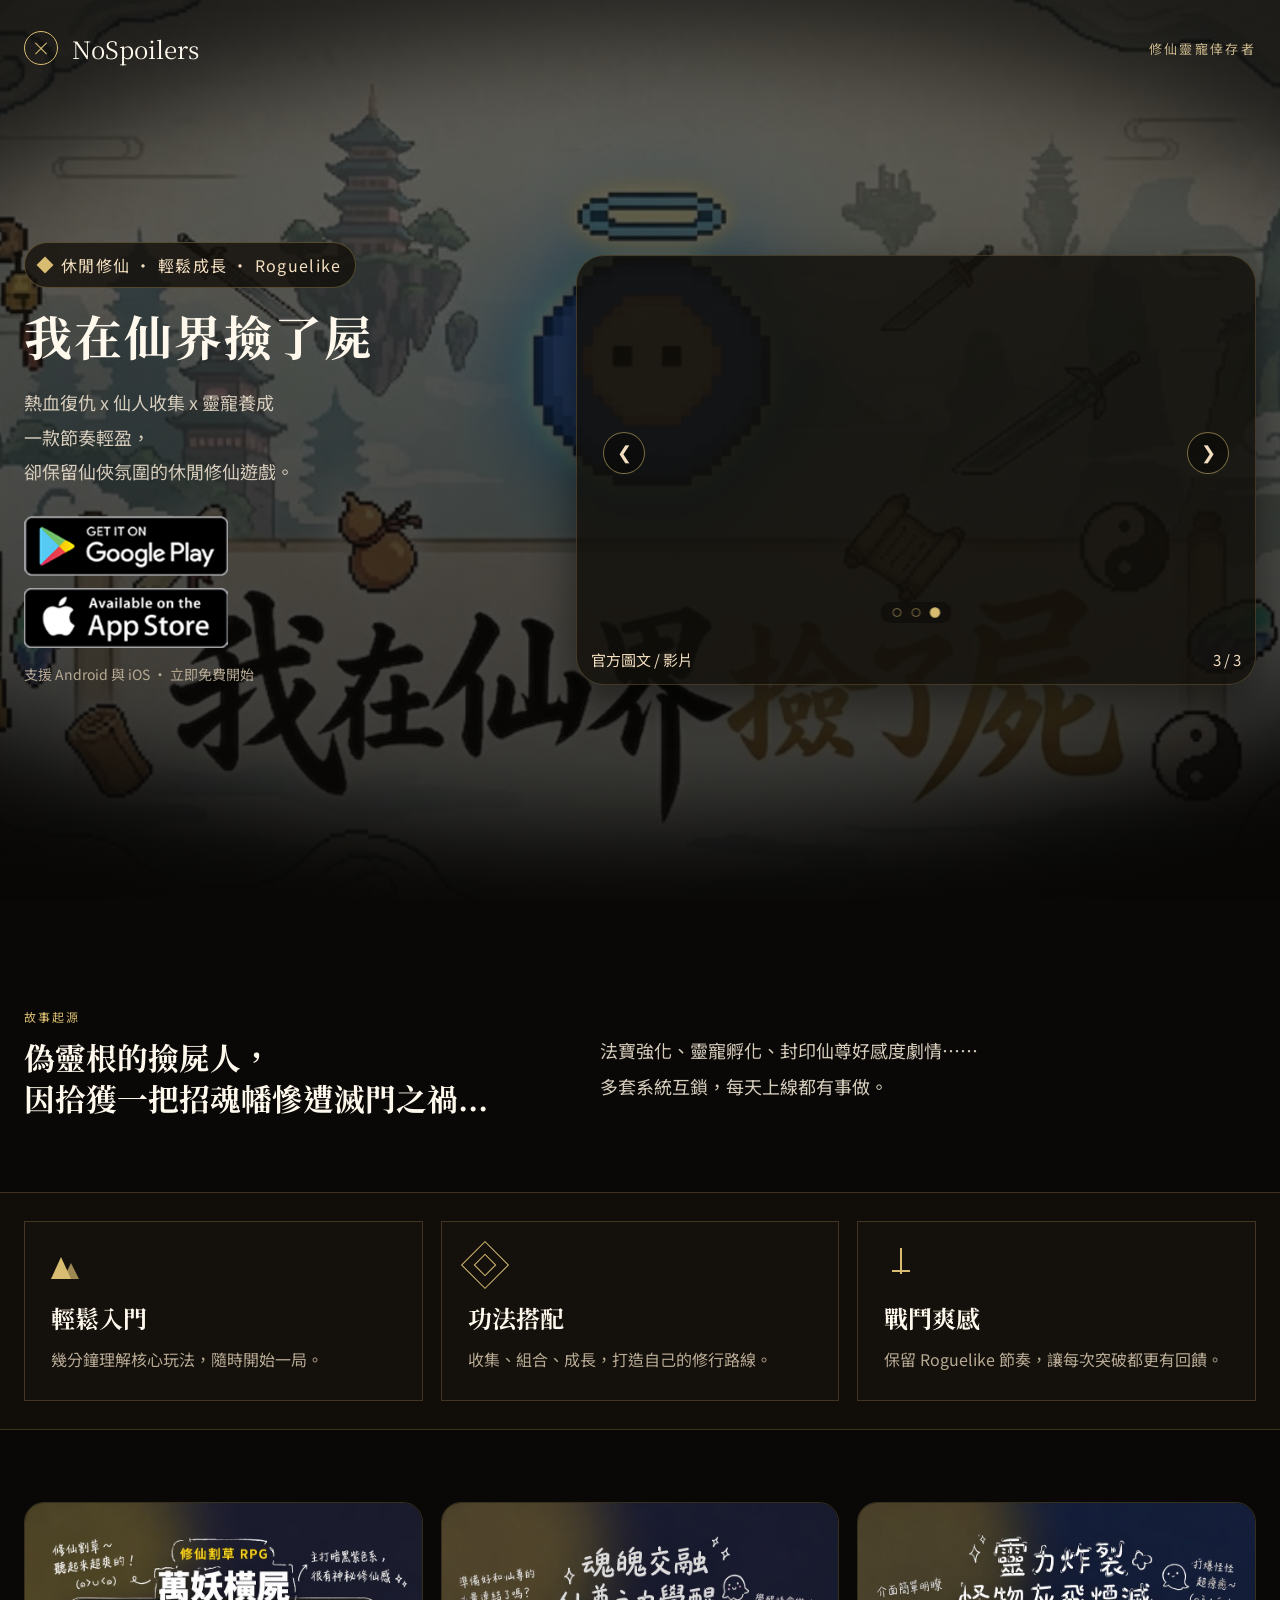
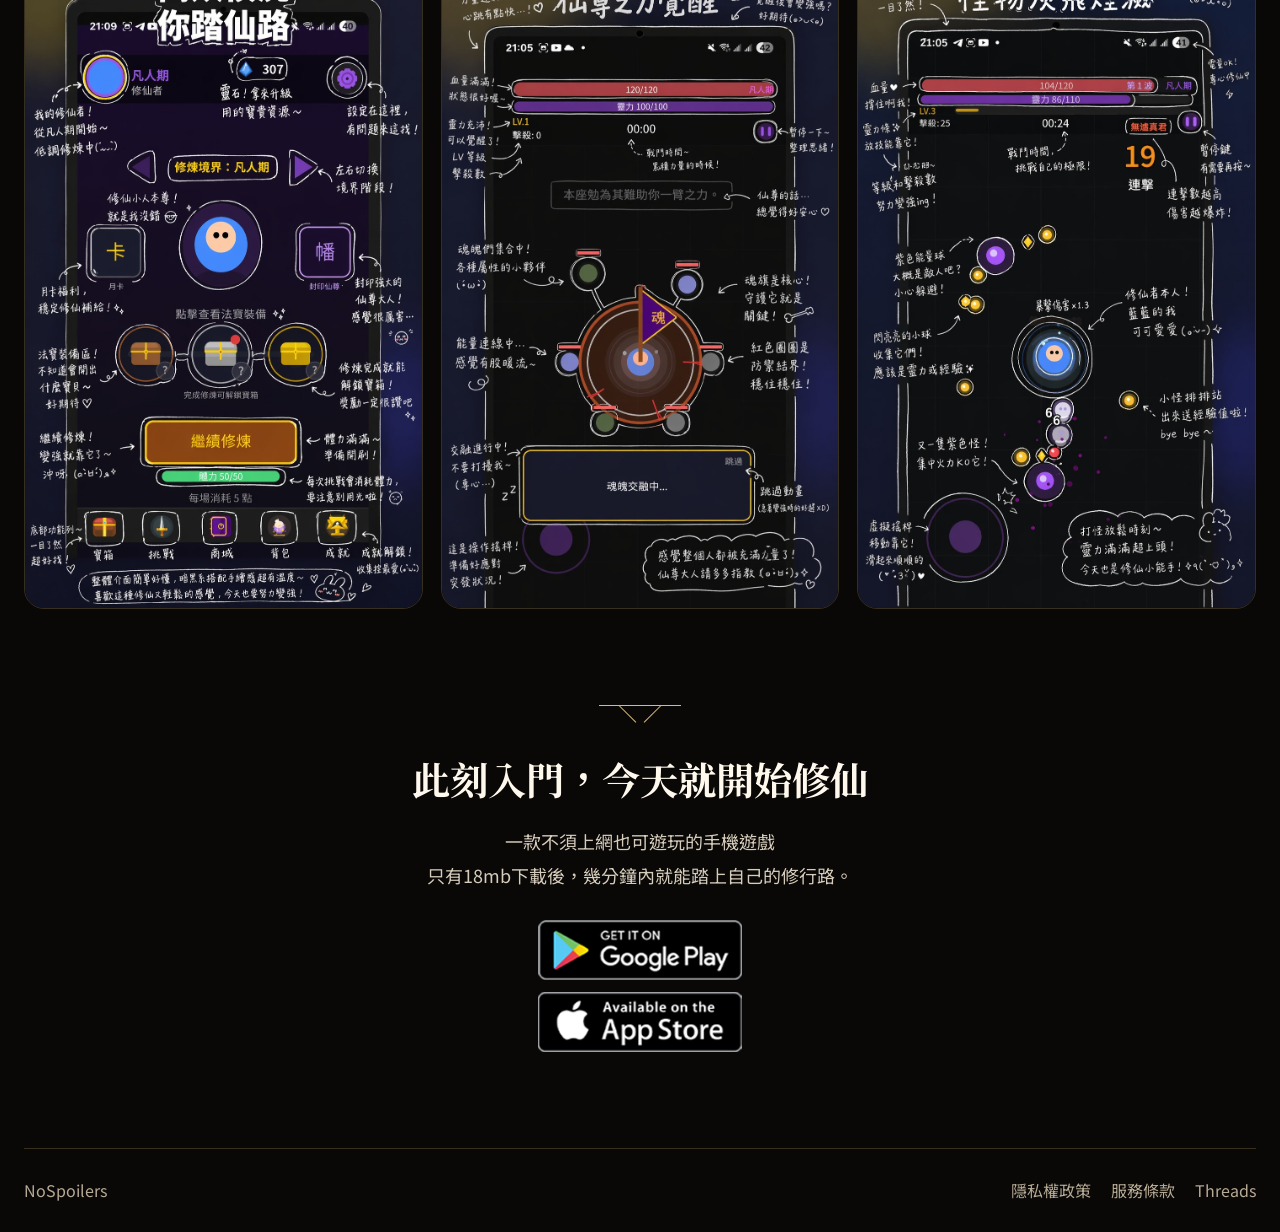
==== index.html @ 0a394ae4 "Initial landing page" ====
﻿<!DOCTYPE html>
<html lang="zh-Hant">
<head>
  <meta charset="UTF-8">
  <meta name="viewport" content="width=device-width, initial-scale=1.0">
  <title>拾仙者｜休閒修仙遊戲</title>
  <meta name="description" content="拾仙者是一款節奏輕盈、氛圍沉浸的休閒修仙遊戲。觀看官方影片，立即從 Google Play 或 App Store 下載。">
  <link rel="preconnect" href="https://fonts.googleapis.com">
  <link rel="preconnect" href="https://fonts.gstatic.com" crossorigin>
  <link href="https://fonts.googleapis.com/css2?family=Noto+Sans+TC:wght@400;500;700&family=Noto+Serif+TC:wght@600;700;900&display=swap" rel="stylesheet">
  <link rel="stylesheet" href="landing-v2.css">
</head>
<body>
  <header class="hero">
    <div class="hero-shade"></div>
    <nav class="nav shell">
      <div class="brand">
        <span class="sigil" aria-hidden="true"></span>
        <span>NoSpoilers</span>
      </div>
      <span class="nav-kicker">修仙靈寵倖存者</span>
    </nav>

    <div class="hero-grid shell">
      <section class="hero-copy">
        <p class="eyebrow">
          <span class="diamond" aria-hidden="true"></span>
          休閒修仙 · 輕鬆成長 · Roguelike
        </p>
        <h1>我在仙界撿了屍</h1>
        <p class="lead">熱血復仇 x 仙人收集 x 靈寵養成<br>一款節奏輕盈，<br>卻保留仙俠氛圍的休閒修仙遊戲。</p>
        <div class="store-row">
          <a class="store-badge" href="https://play.google.com/store/apps/details?id=com.pickupfairy.game" target="_blank" rel="noopener" aria-label="Get it on Google Play">
            <img src="assets/images/google.png" alt="Get it on Google Play" loading="lazy">
          </a>
          <a class="store-badge" href="https://apps.apple.com/us/app/cultivator-survivors-roguelike/id6763825494" target="_blank" rel="noopener" aria-label="Download on the App Store">
            <img src="assets/images/apple.png" alt="Download on the App Store" loading="lazy">
          </a>
        </div>
        <p class="microcopy">支援 Android 與 iOS · 立即免費開始</p>
      </section>

      <section class="trailer-card carousel" aria-label="官方圖文與影片輪播" data-carousel>
        <div class="video-frame carousel-frame">
          <div class="carousel-track" data-carousel-track>
            <div class="carousel-slide is-active" data-slide-type="image">
              <img src="assets/images/001.jpg" alt="拾仙者 官方圖片一" loading="lazy">
            </div>
            <div class="carousel-slide" data-slide-type="image">
              <img src="assets/images/002.jpg" alt="拾仙者 官方圖片二" loading="lazy">
            </div>
            <div class="carousel-slide" data-slide-type="video">
              <iframe src="https://www.youtube-nocookie.com/embed/JSna39oSoaU" title="拾仙者 官方遊戲影片" allow="accelerometer; encrypted-media; gyroscope; picture-in-picture" allowfullscreen loading="lazy" referrerpolicy="strict-origin-when-cross-origin"></iframe>
            </div>
          </div>
          <button type="button" class="carousel-arrow prev" data-carousel-prev aria-label="上一張">&#10094;</button>
          <button type="button" class="carousel-arrow next" data-carousel-next aria-label="下一張">&#10095;</button>
          <div class="carousel-dots" data-carousel-dots role="tablist" aria-label="輪播指示器">
            <button type="button" class="carousel-dot is-active" data-carousel-dot="0" aria-label="第 1 張"></button>
            <button type="button" class="carousel-dot" data-carousel-dot="1" aria-label="第 2 張"></button>
            <button type="button" class="carousel-dot" data-carousel-dot="2" aria-label="第 3 張"></button>
          </div>
        </div>
        <div class="video-meta">
          <span>官方圖文 / 影片</span>
          <span data-carousel-counter>1 / 3</span>
        </div>
      </section>
    </div>
  </header>

  <main>
    <section class="story shell split">
      <div>
        <p class="section-kicker">故事起源</p>
        <h2>偽靈根的撿屍人，<br>因拾獲一把招魂幡慘遭滅門之禍...</h2>
      </div>
      <p>法寶強化、靈寵孵化、封印仙尊好感度劇情⋯⋯<br>多套系統互鎖，每天上線都有事做。</p>
    </section>

    <section class="feature-band">
      <div class="shell cards">
        <article class="feature-card">
          <span class="feature-mark mountain" aria-hidden="true"></span>
          <h3>輕鬆入門</h3>
          <p>幾分鐘理解核心玩法，隨時開始一局。</p>
        </article>
        <article class="feature-card">
          <span class="feature-mark talisman" aria-hidden="true"></span>
          <h3>功法搭配</h3>
          <p>收集、組合、成長，打造自己的修行路線。</p>
        </article>
        <article class="feature-card">
          <span class="feature-mark sword" aria-hidden="true"></span>
          <h3>戰鬥爽感</h3>
          <p>保留 Roguelike 節奏，讓每次突破都更有回饋。</p>
        </article>
      </div>
    </section>

    <section class="gallery shell">
      <figure><img src="assets/images/screenshot-1.jpg" alt="遊戲畫面一"></figure>
      <figure><img src="assets/images/screenshot-2.jpg" alt="遊戲畫面二"></figure>
      <figure><img src="assets/images/screenshot-3.jpg" alt="遊戲畫面三"></figure>
    </section>

    <section class="final-cta shell">
      <span class="ornament" aria-hidden="true"></span>
      <h2>此刻入門，今天就開始修仙</h2>
      <p>一款不須上網也可遊玩的手機遊戲<br>只有18mb下載後，幾分鐘內就能踏上自己的修行路。</p>
      <div class="store-row centered">
        <a class="store-badge" href="https://play.google.com/store/apps/details?id=com.pickupfairy.game" target="_blank" rel="noopener" aria-label="Get it on Google Play">
          <img src="assets/images/google.png" alt="Get it on Google Play" loading="lazy">
        </a>
        <a class="store-badge" href="https://apps.apple.com/us/app/cultivator-survivors-roguelike/id6763825494" target="_blank" rel="noopener" aria-label="Download on the App Store">
          <img src="assets/images/apple.png" alt="Download on the App Store" loading="lazy">
        </a>
      </div>
    </section>
  </main>

  <footer class="footer shell">
    <span>NoSpoilers</span>
    <nav>
      <a href="privacy.html">隱私權政策</a>
      <a href="terms.html">服務條款</a>
      <a href="https://www.threads.com/@mech_sanda" target="_blank" rel="noopener">Threads</a>
    </nav>
  </footer>
  <script>
    (function () {
      const root = document.querySelector('[data-carousel]');
      if (!root) return;
      const slides = Array.from(root.querySelectorAll('.carousel-slide'));
      const dots = Array.from(root.querySelectorAll('[data-carousel-dot]'));
      const counter = root.querySelector('[data-carousel-counter]');
      const prevBtn = root.querySelector('[data-carousel-prev]');
      const nextBtn = root.querySelector('[data-carousel-next]');
      const total = slides.length;
      let current = 0;
      let timer = null;
      let userPaused = false;
      const INTERVAL = 5000;

      function isVideoSlide(idx) {
        return slides[idx] && slides[idx].dataset.slideType === 'video';
      }

      function render() {
        slides.forEach((s, i) => s.classList.toggle('is-active', i === current));
        dots.forEach((d, i) => {
          d.classList.toggle('is-active', i === current);
          d.setAttribute('aria-selected', i === current ? 'true' : 'false');
        });
        if (counter) counter.textContent = (current + 1) + ' / ' + total;
      }

      function go(idx) {
        current = (idx + total) % total;
        render();
        // 切到影片頁時暫停自動輪播
        if (isVideoSlide(current)) stopAuto();
      }

      function next() { go(current + 1); }
      function prev() { go(current - 1); }

      function startAuto() {
        if (userPaused) return;
        if (isVideoSlide(current)) return;
        stopAuto();
        timer = setInterval(() => {
          if (isVideoSlide(current)) { stopAuto(); return; }
          go(current + 1);
        }, INTERVAL);
      }
      function stopAuto() {
        if (timer) { clearInterval(timer); timer = null; }
      }
      function userStop() {
        userPaused = true;
        stopAuto();
      }

      prevBtn && prevBtn.addEventListener('click', () => { userStop(); prev(); });
      nextBtn && nextBtn.addEventListener('click', () => { userStop(); next(); });
      dots.forEach((dot) => {
        dot.addEventListener('click', () => {
          userStop();
          go(parseInt(dot.dataset.carouselDot, 10) || 0);
        });
      });

      render();
      startAuto();
    })();
  </script>
</body>
</html>
---- landing-v2.css ----
﻿:root {
  --bg: #090806;
  --bg-soft: #110d08;
  --panel: rgba(18, 15, 10, 0.82);
  --gold: #d8bc72;
  --gold-soft: #f3dfc0;
  --ink: #fff8ed;
  --muted: #d6ccbc;
  --muted-2: #b7aa95;
  --line: rgba(216, 188, 114, 0.22);
}
* { box-sizing: border-box; }
html { scroll-behavior: smooth; }
body {
  margin: 0;
  color: var(--ink);
  background: var(--bg);
  font-family: 'Noto Sans TC', system-ui, sans-serif;
}
a { color: inherit; text-decoration: none; }
.shell { width: min(1240px, calc(100% - 48px)); margin: 0 auto; }
.hero {
  position: relative;
  min-height: 100vh;
  background: url('assets/images/hero-banner.jpg') center/cover no-repeat;
}
.hero-shade {
  position: absolute;
  inset: 0;
  background:
    linear-gradient(180deg, rgba(9,8,6,.6), rgba(9,8,6,.82)),
    radial-gradient(circle at 75% 30%, rgba(216,188,114,.12), transparent 32%);
}
.nav, .hero-grid { position: relative; z-index: 1; }
.nav {
  height: 96px;
  display: flex;
  align-items: center;
  justify-content: space-between;
}
.brand { display: flex; align-items: center; gap: 14px; font-family: 'Noto Serif TC', serif; font-size: 24px; }
.sigil {
  width: 34px; height: 34px; border: 1px solid var(--gold); border-radius: 999px; position: relative;
}
.sigil::before, .sigil::after {
  content: ''; position: absolute; left: 8px; top: 16px; width: 16px; height: 1px; background: var(--gold); transform-origin: center;
}
.sigil::before { transform: rotate(45deg); }
.sigil::after { transform: rotate(-45deg); }
.nav-kicker { color: #c8b58a; letter-spacing: .18em; font-size: 13px; }
.hero-grid {
  min-height: calc(100vh - 96px);
  display: grid;
  grid-template-columns: minmax(0, 1fr) 850px;
  gap: 42px;
  align-items: center;
  padding-bottom: 56px;
}
.eyebrow {
  display: inline-flex; align-items: center; gap: 10px;
  margin: 0 0 20px; padding: 10px 14px;
  border: 1px solid rgba(216,188,114,.3); border-radius: 999px;
  background: rgba(19,15,10,.78); color: var(--gold-soft); letter-spacing: .08em;
}
.diamond { width: 12px; height: 12px; background: var(--gold); transform: rotate(45deg); display: inline-block; }
h1, h2, h3 { font-family: 'Noto Serif TC', serif; margin: 0; }
h1 { font-size: clamp(34px, 3.8vw, 48px); line-height: 1.15; letter-spacing: .04em; }
.lead { color: var(--muted); font-size: 18px; line-height: 1.9; margin: 22px 0 28px; }
.store-row {
  display: flex;
  flex-direction: column;
  align-items: flex-start;
  gap: 12px;
}
.store-row.centered { align-items: center; }
.store-badge {
  display: inline-flex;
  transition: transform .2s ease, opacity .2s ease;
}
.store-badge:hover { transform: translateY(-2px); opacity: .92; }
/* 本地 badge 圖檔 google.png / apple.png 都是 241×71，等高即等寬，不變形 */
.store-badge img { display: block; height: 60px; width: auto; }
.microcopy { color: var(--muted-2); font-size: 14px; margin-top: 16px; }
.trailer-card {
  padding: 14px;
  background: rgba(18,15,10,.82);
  border: 1px solid var(--line);
  border-radius: 28px;
  box-shadow: 0 18px 42px rgba(0,0,0,.45);
}
/* 大螢幕視覺平衡：banner 往右偏移 30px */
@media (min-width: 1300px) {
  .trailer-card { transform: translateX(30px); }
}
.video-frame { aspect-ratio: 16/9; overflow: hidden; border-radius: 20px; }
.video-frame iframe { width: 100%; height: 100%; border: 0; display: block; }
.video-meta { display: flex; justify-content: space-between; color: var(--gold-soft); padding-top: 14px; font-size: 15px; }
main { background: var(--bg); }
.story {
  display: grid; grid-template-columns: .9fr 1.1fr; gap: 40px;
  padding: 96px 0 72px;
}
.section-kicker { color: var(--gold); letter-spacing: .18em; text-transform: uppercase; font-size: 12px; }
.story h2 { font-size: clamp(28px, 3vw, 42px); line-height: 1.35; }
.story p:last-child { color: var(--muted); line-height: 2; font-size: 18px; margin: 36px 0 0; }
.feature-band { border-top: 1px solid var(--line); border-bottom: 1px solid var(--line); background: var(--bg-soft); }
.cards { display: grid; grid-template-columns: repeat(3, 1fr); gap: 18px; padding: 28px 0; }
.feature-card { padding: 26px; border: 1px solid var(--line); background: rgba(255,255,255,.01); }
.feature-card h3 { font-size: 24px; margin: 18px 0 10px; }
.feature-card p { color: var(--muted-2); line-height: 1.8; margin: 0; }
.feature-mark { display: block; width: 34px; height: 34px; position: relative; }
.feature-mark.mountain::before, .feature-mark.mountain::after {
  content: ''; position: absolute; bottom: 3px; border-left: 10px solid transparent; border-right: 10px solid transparent; border-bottom: 22px solid var(--gold);
}
.feature-mark.mountain::after { left: 12px; border-left-width: 8px; border-right-width: 8px; border-bottom-width: 16px; opacity: .7; }
.feature-mark.talisman { border: 1px solid var(--gold); transform: rotate(45deg); }
.feature-mark.talisman::before { content: ''; position: absolute; inset: 8px; border: 1px solid var(--gold); }
.feature-mark.sword::before { content: ''; position: absolute; left: 16px; top: 0; width: 2px; height: 26px; background: var(--gold); }
.feature-mark.sword::after { content: ''; position: absolute; left: 8px; top: 22px; width: 18px; height: 2px; background: var(--gold); }
.gallery { display: grid; grid-template-columns: repeat(3, 1fr); gap: 18px; padding: 72px 0 96px; }
.gallery figure { margin: 0; overflow: hidden; border-radius: 20px; border: 1px solid var(--line); }
.gallery img { width: 100%; height: 100%; object-fit: cover; display: block; }
.final-cta { text-align: center; padding-bottom: 96px; }
.ornament { display: block; width: 82px; height: 22px; margin: 0 auto 24px; border-top: 1px solid var(--gold); position: relative; }
.ornament::before, .ornament::after { content: ''; position: absolute; top: -1px; width: 24px; height: 1px; background: var(--gold); }
.ornament::before { left: 20px; transform: rotate(45deg); transform-origin: left center; }
.ornament::after { right: 20px; transform: rotate(-45deg); transform-origin: right center; }
.final-cta h2 { font-size: clamp(30px, 3vw, 42px); }
.final-cta p { color: var(--muted); font-size: 18px; line-height: 1.9; max-width: 620px; margin: 18px auto 28px; }
.centered { justify-content: center; }
.footer {
  border-top: 1px solid var(--line);
  min-height: 84px;
  display: flex;
  justify-content: space-between;
  align-items: center;
  color: var(--muted-2);
}
.footer nav { display: flex; gap: 20px; }
/* 1440px 以下螢幕：banner 縮為 680px，避免擠壓左側標題 */
@media (max-width: 1440px) {
  .hero-grid { grid-template-columns: minmax(0, 1fr) 680px; }
}
@media (max-width: 980px) {
  .hero-grid, .story { grid-template-columns: 1fr; }
  .hero-grid { padding-top: 16px; }
  .trailer-card { max-width: 680px; transform: none; }
  .cards, .gallery { grid-template-columns: 1fr; }
}
@media (max-width: 640px) {
  .shell { width: min(100% - 32px, 1240px); }
  .nav { height: 84px; }
  .nav-kicker { display: none; }
  .hero-grid { min-height: auto; padding-bottom: 40px; }
  .lead br { display: none; }
  .store-row { flex-direction: column; }
  .store-btn { justify-content: center; }
  .story { padding-top: 72px; }
  .footer { flex-direction: column; justify-content: center; gap: 12px; padding: 18px 0; }
}

/* ===== Carousel ===== */
.carousel-frame { position: relative; overflow: hidden; }
.carousel-track { position: absolute; inset: 0; width: 100%; height: 100%; }
.carousel-slide {
  position: absolute;
  inset: 0;
  width: 100%;
  height: 100%;
  opacity: 0;
  visibility: hidden;
  transition: opacity .55s ease;
  pointer-events: none;
}
.carousel-slide.is-active {
  opacity: 1;
  visibility: visible;
  pointer-events: auto;
  z-index: 1;
}
.carousel-slide img,
.carousel-slide iframe {
  width: 100%;
  height: 100%;
  display: block;
  border: 0;
}
.carousel-slide img { object-fit: cover; }

.carousel-arrow {
  position: absolute;
  top: 50%;
  transform: translateY(-50%);
  z-index: 4;
  width: 42px;
  height: 42px;
  border-radius: 999px;
  border: 1px solid rgba(216, 188, 114, 0.55);
  background: rgba(9, 8, 6, 0.55);
  color: var(--gold-soft);
  font-size: 18px;
  line-height: 1;
  cursor: pointer;
  display: flex;
  align-items: center;
  justify-content: center;
  backdrop-filter: blur(4px);
  transition: background .2s ease, border-color .2s ease, color .2s ease, transform .2s ease;
}
.carousel-arrow:hover {
  background: rgba(216, 188, 114, 0.18);
  border-color: var(--gold);
  color: var(--gold);
}
.carousel-arrow:active { transform: translateY(-50%) scale(.96); }
.carousel-arrow.prev { left: 12px; }
.carousel-arrow.next { right: 12px; }

.carousel-dots {
  position: absolute;
  bottom: 12px;
  left: 50%;
  transform: translateX(-50%);
  z-index: 4;
  display: flex;
  gap: 10px;
  padding: 6px 12px;
  border-radius: 999px;
  background: rgba(9, 8, 6, 0.45);
  backdrop-filter: blur(4px);
}
.carousel-dot {
  width: 9px;
  height: 9px;
  padding: 0;
  border-radius: 999px;
  border: 1px solid rgba(216, 188, 114, 0.55);
  background: transparent;
  cursor: pointer;
  transition: background .2s ease, border-color .2s ease, transform .2s ease;
}
.carousel-dot:hover { border-color: var(--gold); }
.carousel-dot.is-active {
  background: var(--gold);
  border-color: var(--gold);
  transform: scale(1.15);
}

@media (max-width: 640px) {
  .carousel-arrow { width: 36px; height: 36px; font-size: 16px; }
  .carousel-arrow.prev { left: 8px; }
  .carousel-arrow.next { right: 8px; }
}

/* Story 段落標題：「因拾獲一把招魂幡慘遭滅門之禍...」整句不換行 */
.story h2 { font-size: clamp(22px, 2.4vw, 32px); white-space: nowrap; }
@media (max-width: 980px) {
  .story h2 { white-space: normal; font-size: clamp(22px, 4.4vw, 30px); }
}

/* Hero 主標題「我在仙界撿了屍」單行不換行 */
.hero-copy h1 { white-space: nowrap; }
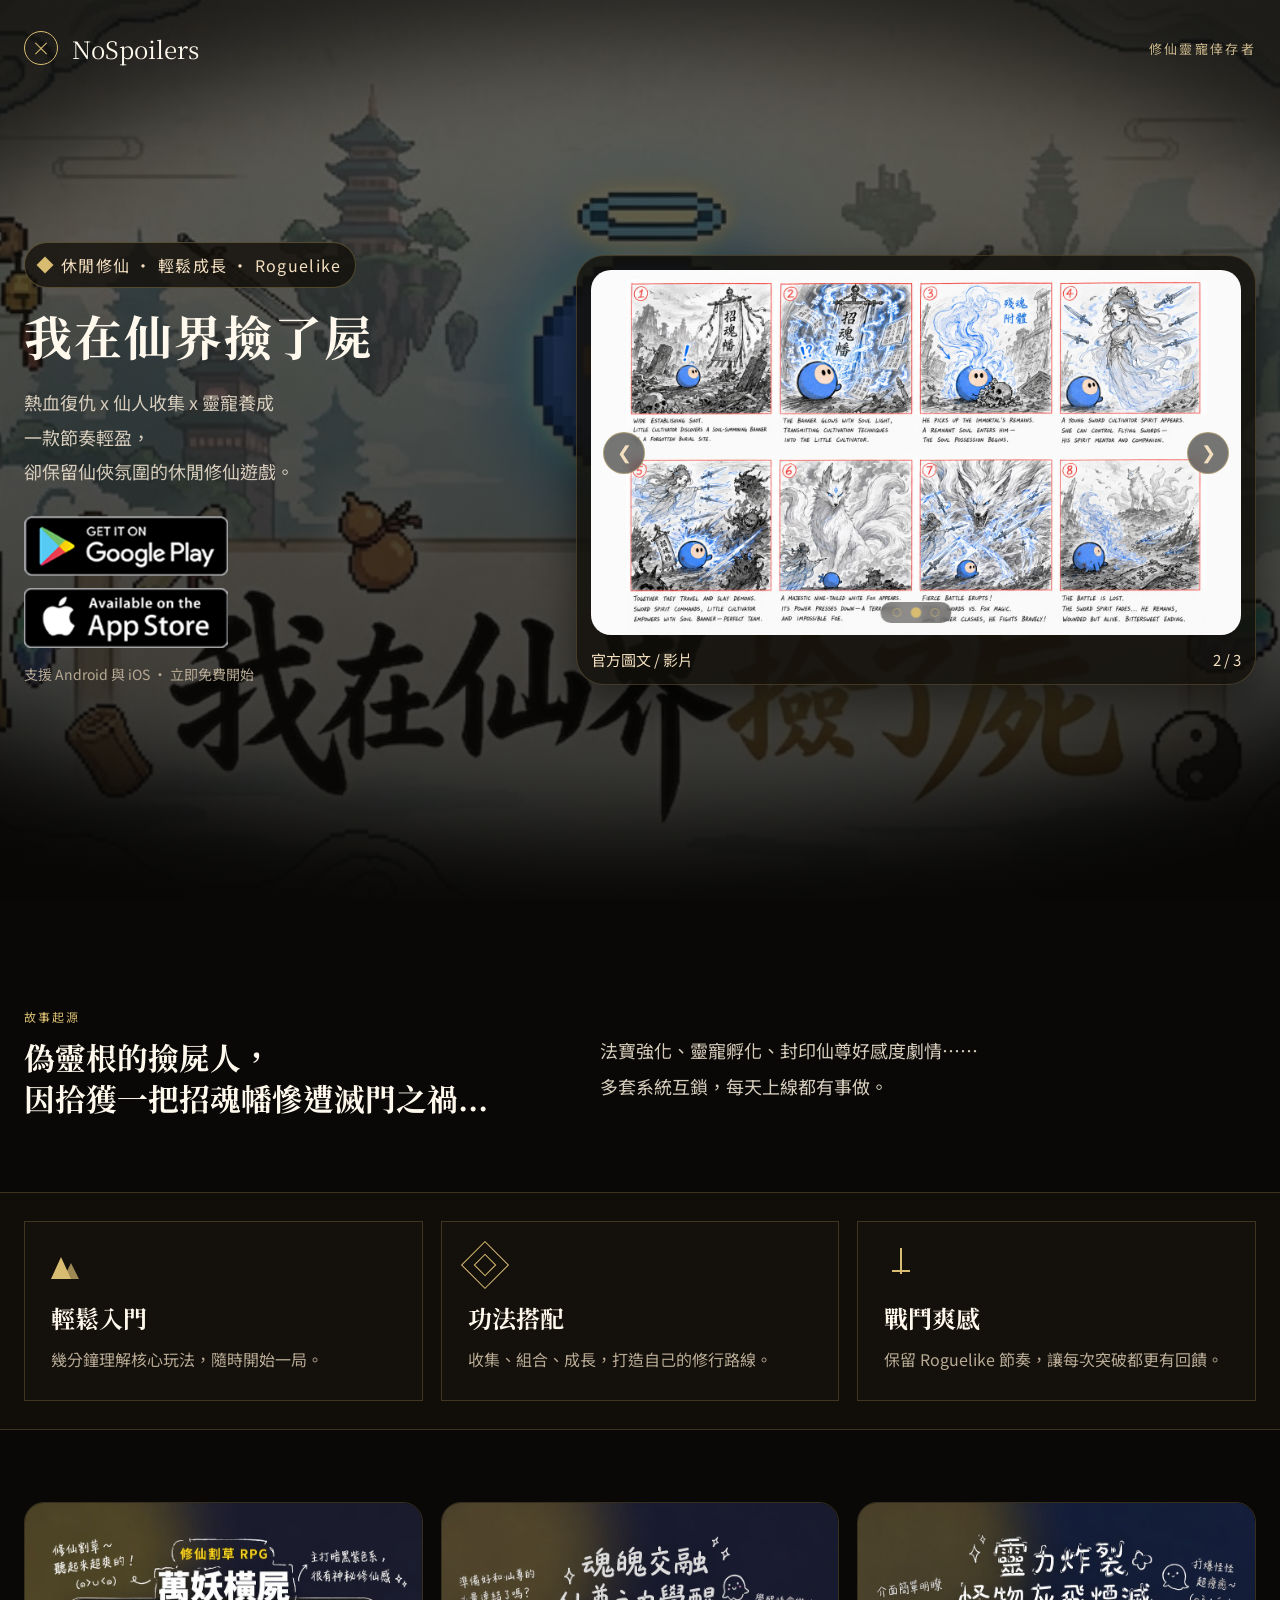
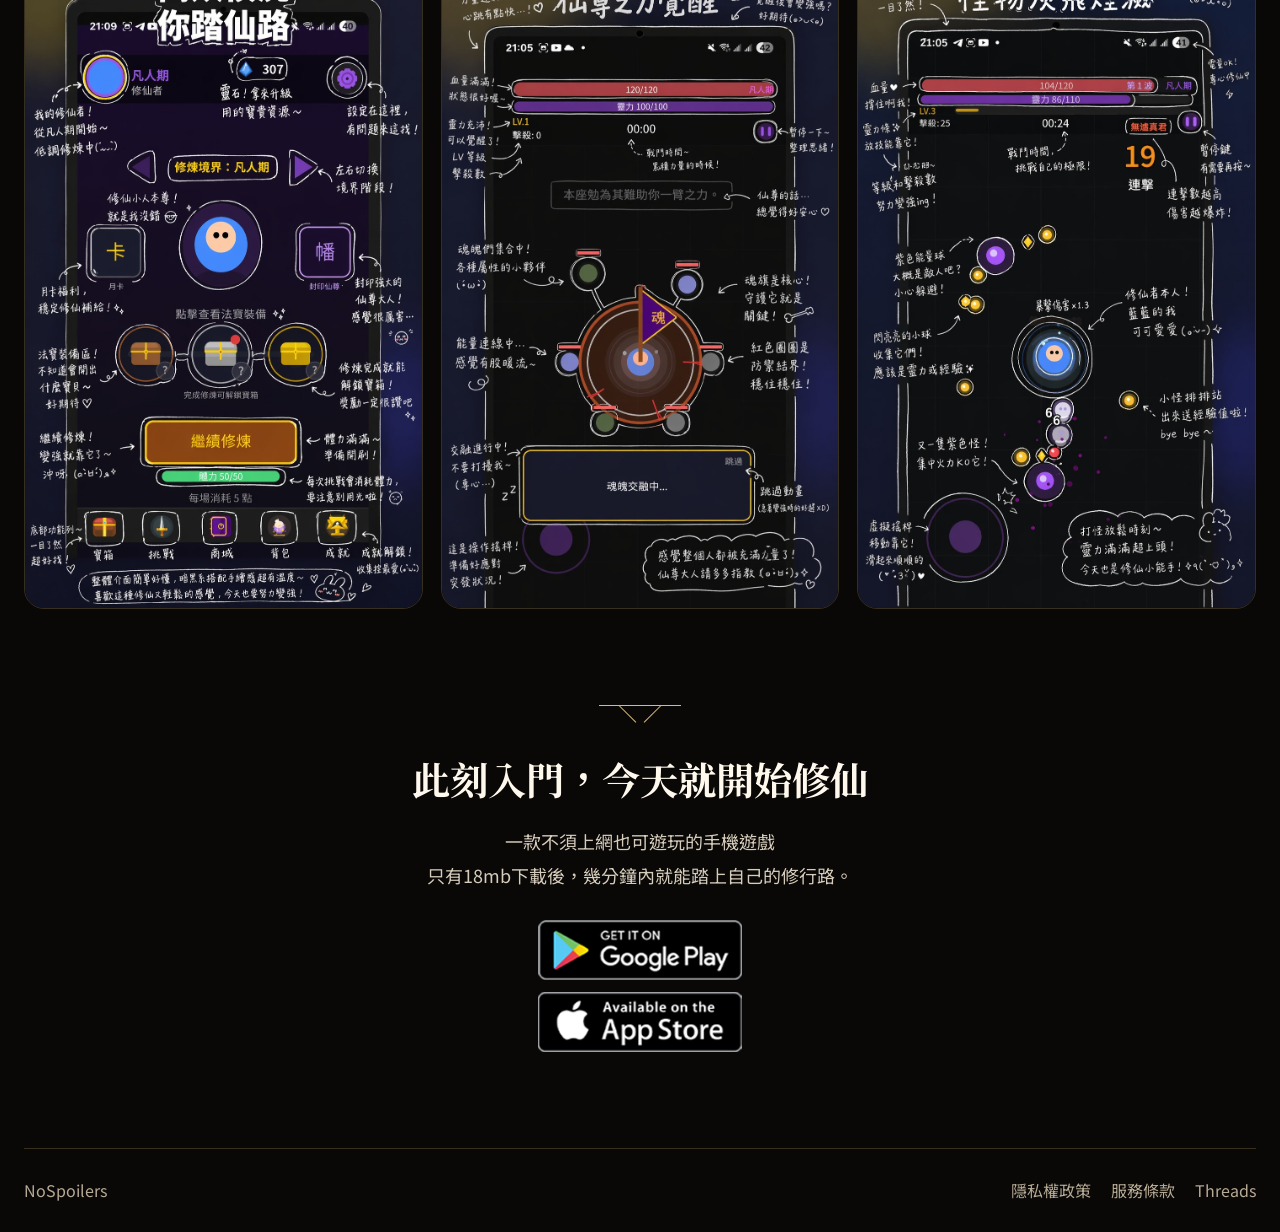
==== commit 344f9274: "Link footer legal pages to shared legal site" ====
--- a/index.html
+++ b/index.html
@@ -122,8 +122,8 @@
   <footer class="footer shell">
     <span>NoSpoilers</span>
     <nav>
-      <a href="privacy.html">隱私權政策</a>
-      <a href="terms.html">服務條款</a>
+      <a href="https://seanfuture9999.github.io/nospoilers-legal/privacy-policy.html" target="_blank" rel="noopener">隱私權政策</a>
+      <a href="https://seanfuture9999.github.io/nospoilers-legal/terms-of-service.html" target="_blank" rel="noopener">服務條款</a>
       <a href="https://www.threads.com/@mech_sanda" target="_blank" rel="noopener">Threads</a>
     </nav>
   </footer>
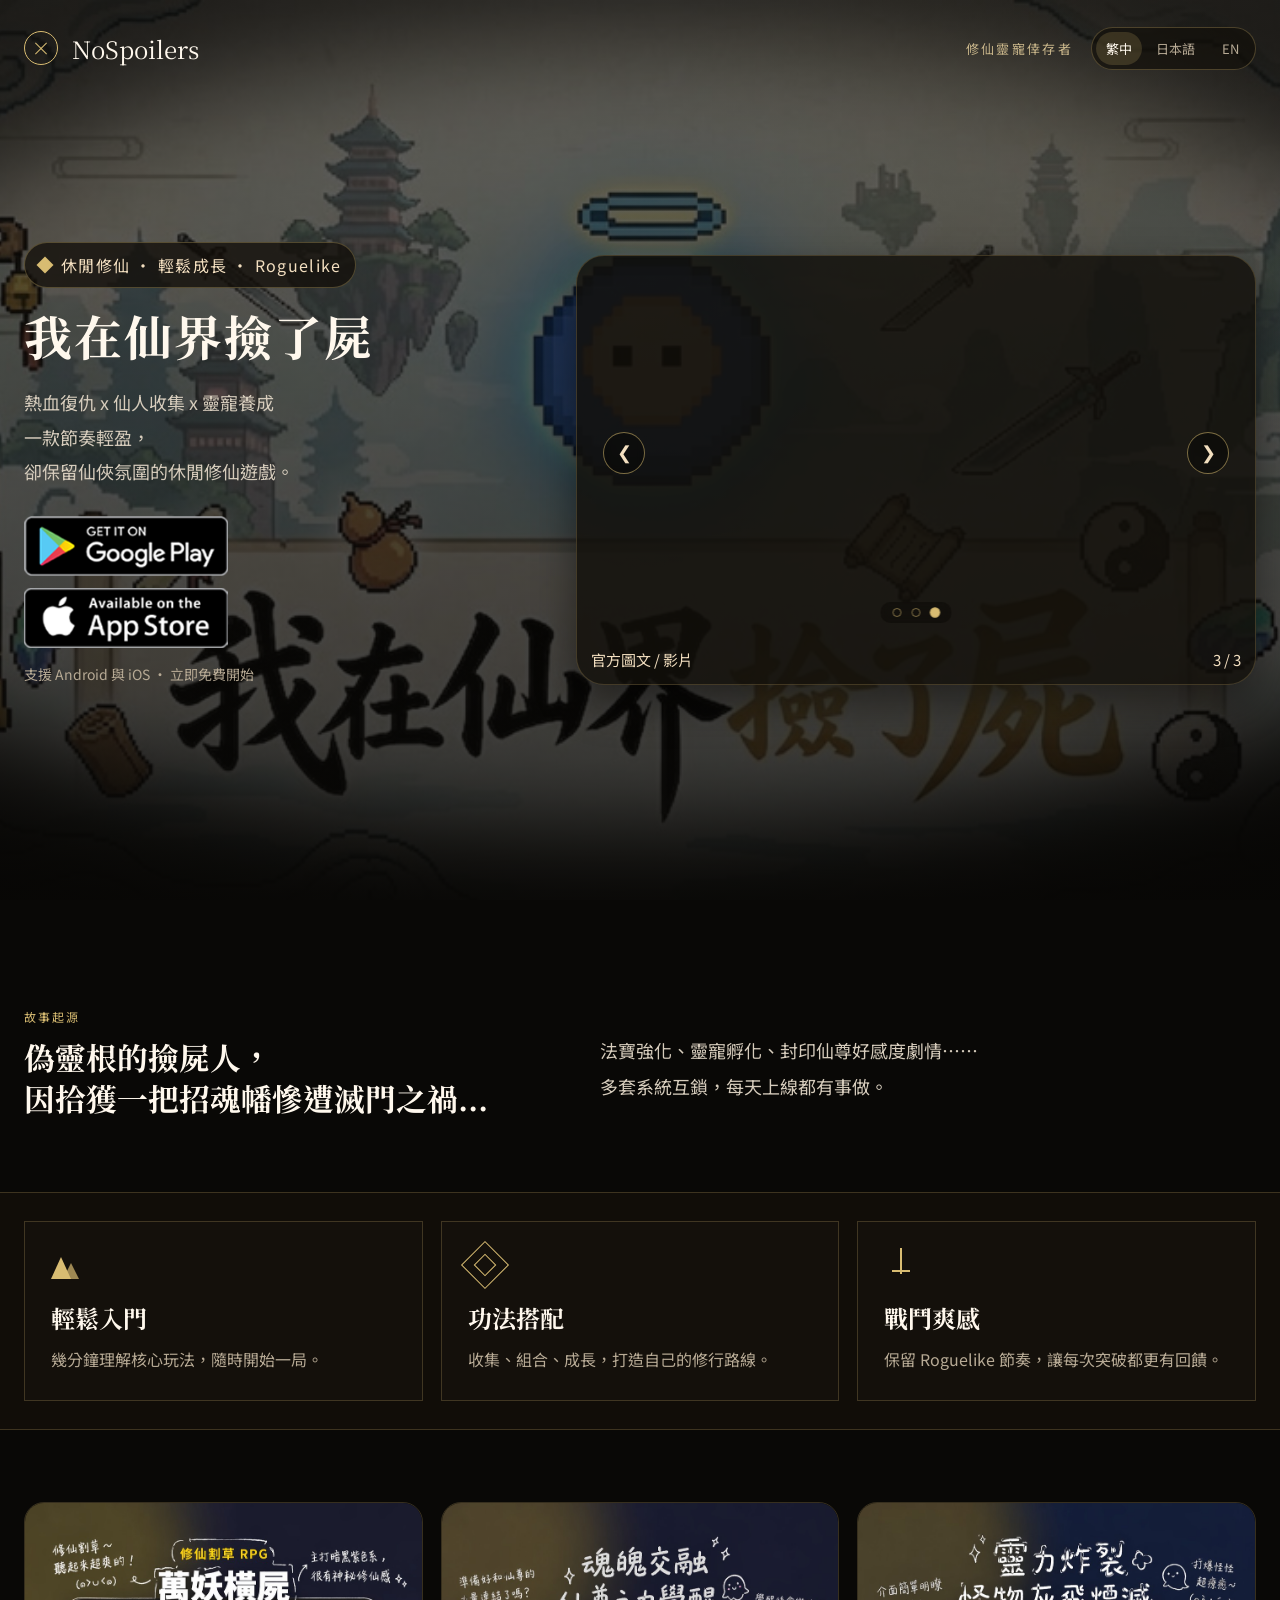
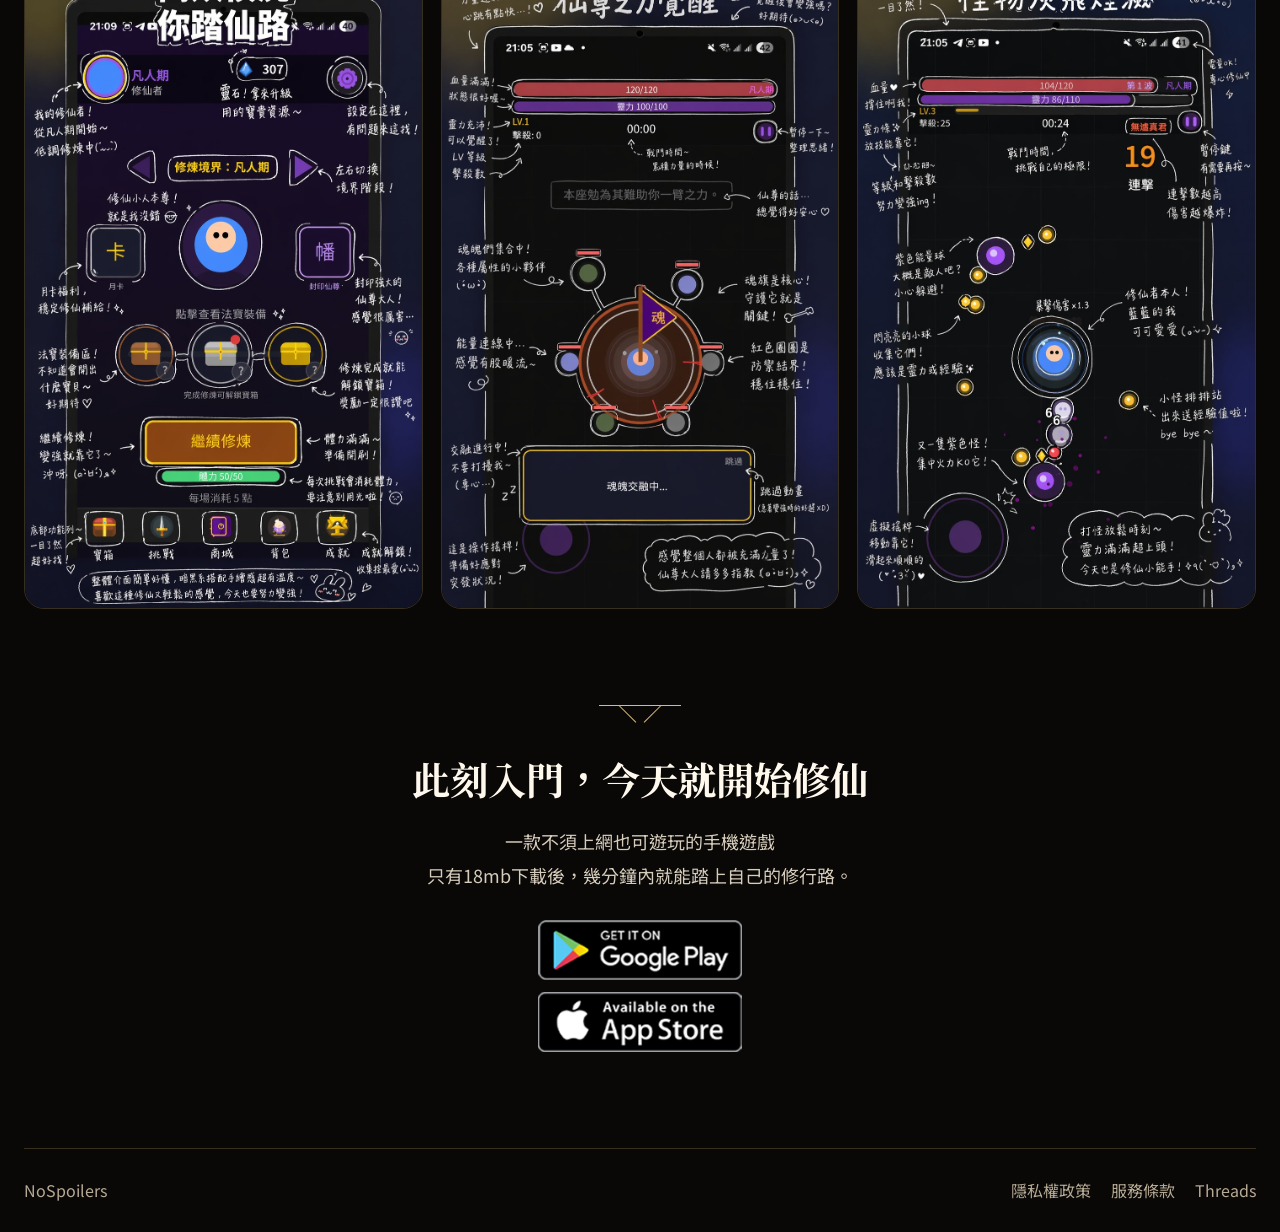
==== commit 1b0b43a2: "Add multilingual landing pages" ====
--- a/index.html
+++ b/index.html
@@ -5,10 +5,31 @@
   <meta name="viewport" content="width=device-width, initial-scale=1.0">
   <title>拾仙者｜休閒修仙遊戲</title>
   <meta name="description" content="拾仙者是一款節奏輕盈、氛圍沉浸的休閒修仙遊戲。觀看官方影片，立即從 Google Play 或 App Store 下載。">
+  <link rel="canonical" href="https://seanfuture9999.github.io/pickupfairy-landing/">
+  <meta property="og:type" content="website">
+  <meta property="og:locale" content="zh_TW">
+  <meta property="og:site_name" content="拾仙者">
+  <meta property="og:title" content="拾仙者｜休閒修仙遊戲">
+  <meta property="og:description" content="拾仙者是一款節奏輕盈、氛圍沉浸的休閒修仙遊戲。觀看官方影片，立即從 Google Play 或 App Store 下載。">
+  <meta property="og:url" content="https://seanfuture9999.github.io/pickupfairy-landing/">
+  <meta property="og:image" content="https://seanfuture9999.github.io/pickupfairy-landing/assets/images/001.jpg">
+  <meta property="og:image:width" content="1600">
+  <meta property="og:image:height" content="900">
+  <meta name="twitter:card" content="summary_large_image">
+  <meta name="twitter:title" content="拾仙者｜休閒修仙遊戲">
+  <meta name="twitter:description" content="拾仙者是一款節奏輕盈、氛圍沉浸的休閒修仙遊戲。觀看官方影片，立即從 Google Play 或 App Store 下載。">
+  <meta name="twitter:image" content="https://seanfuture9999.github.io/pickupfairy-landing/assets/images/001.jpg">
+  <link rel="alternate" hreflang="zh-Hant" href="https://seanfuture9999.github.io/pickupfairy-landing/">
+  <link rel="alternate" hreflang="ja" href="https://seanfuture9999.github.io/pickupfairy-landing/ja/">
+  <link rel="alternate" hreflang="en" href="https://seanfuture9999.github.io/pickupfairy-landing/en/">
+  <link rel="alternate" hreflang="x-default" href="https://seanfuture9999.github.io/pickupfairy-landing/">
+  <link rel="icon" type="image/png" sizes="32x32" href="assets/images/favicon-32.png">
+  <link rel="apple-touch-icon" sizes="180x180" href="assets/images/apple-touch-icon.png">
+  <link rel="preload" as="image" href="assets/images/hero-banner.jpg">
   <link rel="preconnect" href="https://fonts.googleapis.com">
   <link rel="preconnect" href="https://fonts.gstatic.com" crossorigin>
   <link href="https://fonts.googleapis.com/css2?family=Noto+Sans+TC:wght@400;500;700&family=Noto+Serif+TC:wght@600;700;900&display=swap" rel="stylesheet">
-  <link rel="stylesheet" href="landing-v2.css">
+  <link rel="stylesheet" href="styles.css">
 </head>
 <body>
   <header class="hero">
@@ -18,7 +39,14 @@
         <span class="sigil" aria-hidden="true"></span>
         <span>NoSpoilers</span>
       </div>
-      <span class="nav-kicker">修仙靈寵倖存者</span>
+      <div class="nav-tools">
+        <span class="nav-kicker">修仙靈寵倖存者</span>
+        <nav class="lang-switcher" aria-label="語言切換">
+          <a href="./" lang="zh-Hant" aria-current="page">繁中</a>
+          <a href="ja/" lang="ja">日本語</a>
+          <a href="en/" lang="en">EN</a>
+        </nav>
+      </div>
     </nav>
 
     <div class="hero-grid shell">
@@ -31,10 +59,10 @@
         <p class="lead">熱血復仇 x 仙人收集 x 靈寵養成<br>一款節奏輕盈，<br>卻保留仙俠氛圍的休閒修仙遊戲。</p>
         <div class="store-row">
           <a class="store-badge" href="https://play.google.com/store/apps/details?id=com.pickupfairy.game" target="_blank" rel="noopener" aria-label="Get it on Google Play">
-            <img src="assets/images/google.png" alt="Get it on Google Play" loading="lazy">
+            <img src="assets/images/google.png" alt="Get it on Google Play" width="241" height="71" decoding="async">
           </a>
           <a class="store-badge" href="https://apps.apple.com/us/app/cultivator-survivors-roguelike/id6763825494" target="_blank" rel="noopener" aria-label="Download on the App Store">
-            <img src="assets/images/apple.png" alt="Download on the App Store" loading="lazy">
+            <img src="assets/images/apple.png" alt="Download on the App Store" width="241" height="71" decoding="async">
           </a>
         </div>
         <p class="microcopy">支援 Android 與 iOS · 立即免費開始</p>
@@ -44,10 +72,10 @@
         <div class="video-frame carousel-frame">
           <div class="carousel-track" data-carousel-track>
             <div class="carousel-slide is-active" data-slide-type="image">
-              <img src="assets/images/001.jpg" alt="拾仙者 官方圖片一" loading="lazy">
+              <img src="assets/images/001.jpg" alt="拾仙者 官方圖片一" width="1600" height="900" decoding="async">
             </div>
             <div class="carousel-slide" data-slide-type="image">
-              <img src="assets/images/002.jpg" alt="拾仙者 官方圖片二" loading="lazy">
+              <img src="assets/images/002.jpg" alt="拾仙者 官方圖片二" width="1600" height="900" loading="lazy" decoding="async">
             </div>
             <div class="carousel-slide" data-slide-type="video">
               <iframe src="https://www.youtube-nocookie.com/embed/JSna39oSoaU" title="拾仙者 官方遊戲影片" allow="accelerometer; encrypted-media; gyroscope; picture-in-picture" allowfullscreen loading="lazy" referrerpolicy="strict-origin-when-cross-origin"></iframe>
@@ -99,9 +127,9 @@
     </section>
 
     <section class="gallery shell">
-      <figure><img src="assets/images/screenshot-1.jpg" alt="遊戲畫面一"></figure>
-      <figure><img src="assets/images/screenshot-2.jpg" alt="遊戲畫面二"></figure>
-      <figure><img src="assets/images/screenshot-3.jpg" alt="遊戲畫面三"></figure>
+      <figure><img src="assets/images/screenshot-1.jpg" alt="遊戲畫面一" width="941" height="1672" loading="lazy" decoding="async"></figure>
+      <figure><img src="assets/images/screenshot-2.jpg" alt="遊戲畫面二" width="941" height="1672" loading="lazy" decoding="async"></figure>
+      <figure><img src="assets/images/screenshot-3.jpg" alt="遊戲畫面三" width="941" height="1672" loading="lazy" decoding="async"></figure>
     </section>
 
     <section class="final-cta shell">
@@ -110,10 +138,10 @@
       <p>一款不須上網也可遊玩的手機遊戲<br>只有18mb下載後，幾分鐘內就能踏上自己的修行路。</p>
       <div class="store-row centered">
         <a class="store-badge" href="https://play.google.com/store/apps/details?id=com.pickupfairy.game" target="_blank" rel="noopener" aria-label="Get it on Google Play">
-          <img src="assets/images/google.png" alt="Get it on Google Play" loading="lazy">
+          <img src="assets/images/google.png" alt="Get it on Google Play" width="241" height="71" loading="lazy" decoding="async">
         </a>
         <a class="store-badge" href="https://apps.apple.com/us/app/cultivator-survivors-roguelike/id6763825494" target="_blank" rel="noopener" aria-label="Download on the App Store">
-          <img src="assets/images/apple.png" alt="Download on the App Store" loading="lazy">
+          <img src="assets/images/apple.png" alt="Download on the App Store" width="241" height="71" loading="lazy" decoding="async">
         </a>
       </div>
     </section>
@@ -127,73 +155,6 @@
       <a href="https://www.threads.com/@mech_sanda" target="_blank" rel="noopener">Threads</a>
     </nav>
   </footer>
-  <script>
-    (function () {
-      const root = document.querySelector('[data-carousel]');
-      if (!root) return;
-      const slides = Array.from(root.querySelectorAll('.carousel-slide'));
-      const dots = Array.from(root.querySelectorAll('[data-carousel-dot]'));
-      const counter = root.querySelector('[data-carousel-counter]');
-      const prevBtn = root.querySelector('[data-carousel-prev]');
-      const nextBtn = root.querySelector('[data-carousel-next]');
-      const total = slides.length;
-      let current = 0;
-      let timer = null;
-      let userPaused = false;
-      const INTERVAL = 5000;
-
-      function isVideoSlide(idx) {
-        return slides[idx] && slides[idx].dataset.slideType === 'video';
-      }
-
-      function render() {
-        slides.forEach((s, i) => s.classList.toggle('is-active', i === current));
-        dots.forEach((d, i) => {
-          d.classList.toggle('is-active', i === current);
-          d.setAttribute('aria-selected', i === current ? 'true' : 'false');
-        });
-        if (counter) counter.textContent = (current + 1) + ' / ' + total;
-      }
-
-      function go(idx) {
-        current = (idx + total) % total;
-        render();
-        // 切到影片頁時暫停自動輪播
-        if (isVideoSlide(current)) stopAuto();
-      }
-
-      function next() { go(current + 1); }
-      function prev() { go(current - 1); }
-
-      function startAuto() {
-        if (userPaused) return;
-        if (isVideoSlide(current)) return;
-        stopAuto();
-        timer = setInterval(() => {
-          if (isVideoSlide(current)) { stopAuto(); return; }
-          go(current + 1);
-        }, INTERVAL);
-      }
-      function stopAuto() {
-        if (timer) { clearInterval(timer); timer = null; }
-      }
-      function userStop() {
-        userPaused = true;
-        stopAuto();
-      }
-
-      prevBtn && prevBtn.addEventListener('click', () => { userStop(); prev(); });
-      nextBtn && nextBtn.addEventListener('click', () => { userStop(); next(); });
-      dots.forEach((dot) => {
-        dot.addEventListener('click', () => {
-          userStop();
-          go(parseInt(dot.dataset.carouselDot, 10) || 0);
-        });
-      });
-
-      render();
-      startAuto();
-    })();
-  </script>
+  <script src="script.js"></script>
 </body>
 </html>
--- a/styles.css
+++ b/styles.css
@@ -0,0 +1,297 @@
+﻿:root {
+  --bg: #090806;
+  --bg-soft: #110d08;
+  --panel: rgba(18, 15, 10, 0.82);
+  --gold: #d8bc72;
+  --gold-soft: #f3dfc0;
+  --ink: #fff8ed;
+  --muted: #d6ccbc;
+  --muted-2: #b7aa95;
+  --line: rgba(216, 188, 114, 0.22);
+  --font-sans: 'Noto Sans TC', system-ui, sans-serif;
+  --font-serif: 'Noto Serif TC', serif;
+}
+html[lang="ja"] {
+  --font-sans: 'Noto Sans JP', system-ui, sans-serif;
+  --font-serif: 'Noto Serif JP', serif;
+}
+html[lang="en"] {
+  --font-sans: 'Noto Sans', system-ui, sans-serif;
+  --font-serif: 'Noto Serif', Georgia, serif;
+}
+* { box-sizing: border-box; }
+html { scroll-behavior: smooth; }
+body {
+  margin: 0;
+  color: var(--ink);
+  background: var(--bg);
+  font-family: var(--font-sans);
+}
+a { color: inherit; text-decoration: none; }
+.shell { width: min(1240px, calc(100% - 48px)); margin: 0 auto; }
+.hero {
+  position: relative;
+  min-height: 100vh;
+  background: url('assets/images/hero-banner.jpg') center/cover no-repeat;
+}
+.hero-shade {
+  position: absolute;
+  inset: 0;
+  background:
+    linear-gradient(180deg, rgba(9,8,6,.6), rgba(9,8,6,.82)),
+    radial-gradient(circle at 75% 30%, rgba(216,188,114,.12), transparent 32%);
+}
+.nav, .hero-grid { position: relative; z-index: 1; }
+.nav {
+  height: 96px;
+  display: flex;
+  align-items: center;
+  justify-content: space-between;
+}
+.brand { display: flex; align-items: center; gap: 14px; font-family: var(--font-serif); font-size: 24px; }
+.sigil {
+  width: 34px; height: 34px; border: 1px solid var(--gold); border-radius: 999px; position: relative;
+}
+.sigil::before, .sigil::after {
+  content: ''; position: absolute; left: 8px; top: 16px; width: 16px; height: 1px; background: var(--gold); transform-origin: center;
+}
+.sigil::before { transform: rotate(45deg); }
+.sigil::after { transform: rotate(-45deg); }
+.nav-kicker { color: #c8b58a; letter-spacing: .18em; font-size: 13px; }
+.nav-tools { display: flex; align-items: center; gap: 18px; }
+.lang-switcher {
+  display: inline-flex;
+  align-items: center;
+  gap: 4px;
+  padding: 4px;
+  border: 1px solid rgba(216, 188, 114, 0.28);
+  border-radius: 999px;
+  background: rgba(19, 15, 10, 0.68);
+}
+.lang-switcher a {
+  min-width: 42px;
+  padding: 7px 10px;
+  border-radius: 999px;
+  color: var(--muted-2);
+  font-size: 13px;
+  text-align: center;
+  transition: background .2s ease, color .2s ease;
+}
+.lang-switcher a:hover,
+.lang-switcher a[aria-current="page"] {
+  color: var(--ink);
+  background: rgba(216, 188, 114, 0.18);
+}
+.hero-grid {
+  min-height: calc(100vh - 96px);
+  display: grid;
+  grid-template-columns: minmax(0, 1fr) 850px;
+  gap: 42px;
+  align-items: center;
+  padding-bottom: 56px;
+}
+.eyebrow {
+  display: inline-flex; align-items: center; gap: 10px;
+  margin: 0 0 20px; padding: 10px 14px;
+  border: 1px solid rgba(216,188,114,.3); border-radius: 999px;
+  background: rgba(19,15,10,.78); color: var(--gold-soft); letter-spacing: .08em;
+}
+.diamond { width: 12px; height: 12px; background: var(--gold); transform: rotate(45deg); display: inline-block; }
+h1, h2, h3 { font-family: var(--font-serif); margin: 0; }
+h1 { font-size: clamp(34px, 3.8vw, 48px); line-height: 1.15; letter-spacing: .04em; }
+.lead { color: var(--muted); font-size: 18px; line-height: 1.9; margin: 22px 0 28px; }
+.store-row {
+  display: flex;
+  flex-direction: column;
+  align-items: flex-start;
+  gap: 12px;
+}
+.store-row.centered { align-items: center; }
+.store-badge {
+  display: inline-flex;
+  transition: transform .2s ease, opacity .2s ease;
+}
+.store-badge:hover { transform: translateY(-2px); opacity: .92; }
+/* 本地 badge 圖檔 google.png / apple.png 都是 241×71，等高即等寬，不變形 */
+.store-badge img { display: block; height: 60px; width: auto; }
+.microcopy { color: var(--muted-2); font-size: 14px; margin-top: 16px; }
+.trailer-card {
+  padding: 14px;
+  background: rgba(18,15,10,.82);
+  border: 1px solid var(--line);
+  border-radius: 28px;
+  box-shadow: 0 18px 42px rgba(0,0,0,.45);
+}
+/* 大螢幕視覺平衡：banner 往右偏移 30px */
+@media (min-width: 1300px) {
+  .trailer-card { transform: translateX(30px); }
+}
+.video-frame { aspect-ratio: 16/9; overflow: hidden; border-radius: 20px; }
+.video-frame iframe { width: 100%; height: 100%; border: 0; display: block; }
+.video-meta { display: flex; justify-content: space-between; color: var(--gold-soft); padding-top: 14px; font-size: 15px; }
+main { background: var(--bg); }
+.story {
+  display: grid; grid-template-columns: .9fr 1.1fr; gap: 40px;
+  padding: 96px 0 72px;
+}
+.section-kicker { color: var(--gold); letter-spacing: .18em; text-transform: uppercase; font-size: 12px; }
+.story h2 { font-size: clamp(22px, 2.4vw, 32px); line-height: 1.35; }
+.story p:last-child { color: var(--muted); line-height: 2; font-size: 18px; margin: 36px 0 0; }
+.feature-band { border-top: 1px solid var(--line); border-bottom: 1px solid var(--line); background: var(--bg-soft); }
+.cards { display: grid; grid-template-columns: repeat(3, 1fr); gap: 18px; padding: 28px 0; }
+.feature-card { padding: 26px; border: 1px solid var(--line); background: rgba(255,255,255,.01); }
+.feature-card h3 { font-size: 24px; margin: 18px 0 10px; }
+.feature-card p { color: var(--muted-2); line-height: 1.8; margin: 0; }
+.feature-mark { display: block; width: 34px; height: 34px; position: relative; }
+.feature-mark.mountain::before, .feature-mark.mountain::after {
+  content: ''; position: absolute; bottom: 3px; border-left: 10px solid transparent; border-right: 10px solid transparent; border-bottom: 22px solid var(--gold);
+}
+.feature-mark.mountain::after { left: 12px; border-left-width: 8px; border-right-width: 8px; border-bottom-width: 16px; opacity: .7; }
+.feature-mark.talisman { border: 1px solid var(--gold); transform: rotate(45deg); }
+.feature-mark.talisman::before { content: ''; position: absolute; inset: 8px; border: 1px solid var(--gold); }
+.feature-mark.sword::before { content: ''; position: absolute; left: 16px; top: 0; width: 2px; height: 26px; background: var(--gold); }
+.feature-mark.sword::after { content: ''; position: absolute; left: 8px; top: 22px; width: 18px; height: 2px; background: var(--gold); }
+.gallery { display: grid; grid-template-columns: repeat(3, 1fr); gap: 18px; padding: 72px 0 96px; }
+.gallery figure { margin: 0; overflow: hidden; border-radius: 20px; border: 1px solid var(--line); }
+.gallery img { width: 100%; height: 100%; object-fit: cover; display: block; }
+.final-cta { text-align: center; padding-bottom: 96px; }
+.ornament { display: block; width: 82px; height: 22px; margin: 0 auto 24px; border-top: 1px solid var(--gold); position: relative; }
+.ornament::before, .ornament::after { content: ''; position: absolute; top: -1px; width: 24px; height: 1px; background: var(--gold); }
+.ornament::before { left: 20px; transform: rotate(45deg); transform-origin: left center; }
+.ornament::after { right: 20px; transform: rotate(-45deg); transform-origin: right center; }
+.final-cta h2 { font-size: clamp(30px, 3vw, 42px); }
+.final-cta p { color: var(--muted); font-size: 18px; line-height: 1.9; max-width: 620px; margin: 18px auto 28px; }
+.centered { justify-content: center; }
+.footer {
+  border-top: 1px solid var(--line);
+  min-height: 84px;
+  display: flex;
+  justify-content: space-between;
+  align-items: center;
+  color: var(--muted-2);
+}
+.footer nav { display: flex; gap: 20px; }
+/* 1440px 以下螢幕：banner 縮為 680px，避免擠壓左側標題 */
+@media (max-width: 1440px) {
+  .hero-grid { grid-template-columns: minmax(0, 1fr) 680px; }
+}
+@media (max-width: 980px) {
+  .hero-grid, .story { grid-template-columns: 1fr; }
+  .hero-grid { padding-top: 16px; }
+  .trailer-card { max-width: 680px; transform: none; }
+  .cards, .gallery { grid-template-columns: 1fr; }
+}
+@media (max-width: 640px) {
+  .shell { width: min(100% - 32px, 1240px); }
+  .nav { height: 84px; }
+  .nav-tools { gap: 10px; }
+  .nav-kicker { display: none; }
+  .hero-grid { min-height: auto; padding-bottom: 40px; }
+  .lead br { display: none; }
+  .store-row { flex-direction: column; }
+  .store-btn { justify-content: center; }
+  .story { padding-top: 72px; }
+  .footer { flex-direction: column; justify-content: center; gap: 12px; padding: 18px 0; }
+}
+
+/* ===== Carousel ===== */
+.carousel-frame { position: relative; overflow: hidden; }
+.carousel-track { position: absolute; inset: 0; width: 100%; height: 100%; }
+.carousel-slide {
+  position: absolute;
+  inset: 0;
+  width: 100%;
+  height: 100%;
+  opacity: 0;
+  visibility: hidden;
+  transition: opacity .55s ease;
+  pointer-events: none;
+}
+.carousel-slide.is-active {
+  opacity: 1;
+  visibility: visible;
+  pointer-events: auto;
+  z-index: 1;
+}
+.carousel-slide img,
+.carousel-slide iframe {
+  width: 100%;
+  height: 100%;
+  display: block;
+  border: 0;
+}
+.carousel-slide img { object-fit: cover; }
+
+.carousel-arrow {
+  position: absolute;
+  top: 50%;
+  transform: translateY(-50%);
+  z-index: 4;
+  width: 42px;
+  height: 42px;
+  border-radius: 999px;
+  border: 1px solid rgba(216, 188, 114, 0.55);
+  background: rgba(9, 8, 6, 0.55);
+  color: var(--gold-soft);
+  font-size: 18px;
+  line-height: 1;
+  cursor: pointer;
+  display: flex;
+  align-items: center;
+  justify-content: center;
+  backdrop-filter: blur(4px);
+  transition: background .2s ease, border-color .2s ease, color .2s ease, transform .2s ease;
+}
+.carousel-arrow:hover {
+  background: rgba(216, 188, 114, 0.18);
+  border-color: var(--gold);
+  color: var(--gold);
+}
+.carousel-arrow:active { transform: translateY(-50%) scale(.96); }
+.carousel-arrow.prev { left: 12px; }
+.carousel-arrow.next { right: 12px; }
+
+.carousel-dots {
+  position: absolute;
+  bottom: 12px;
+  left: 50%;
+  transform: translateX(-50%);
+  z-index: 4;
+  display: flex;
+  gap: 10px;
+  padding: 6px 12px;
+  border-radius: 999px;
+  background: rgba(9, 8, 6, 0.45);
+  backdrop-filter: blur(4px);
+}
+.carousel-dot {
+  width: 9px;
+  height: 9px;
+  padding: 0;
+  border-radius: 999px;
+  border: 1px solid rgba(216, 188, 114, 0.55);
+  background: transparent;
+  cursor: pointer;
+  transition: background .2s ease, border-color .2s ease, transform .2s ease;
+}
+.carousel-dot:hover { border-color: var(--gold); }
+.carousel-dot.is-active {
+  background: var(--gold);
+  border-color: var(--gold);
+  transform: scale(1.15);
+}
+
+@media (max-width: 640px) {
+  .carousel-arrow { width: 36px; height: 36px; font-size: 16px; }
+  .carousel-arrow.prev { left: 8px; }
+  .carousel-arrow.next { right: 8px; }
+}
+
+/* 繁中首頁維持既有排版；其他語系允許自然換行 */
+html[lang="zh-Hant"] .story h2 { white-space: nowrap; }
+@media (max-width: 980px) {
+  .story h2 { white-space: normal; font-size: clamp(22px, 4.4vw, 30px); }
+}
+
+/* 繁中首頁維持既有單行主標題 */
+html[lang="zh-Hant"] .hero-copy h1 { white-space: nowrap; }
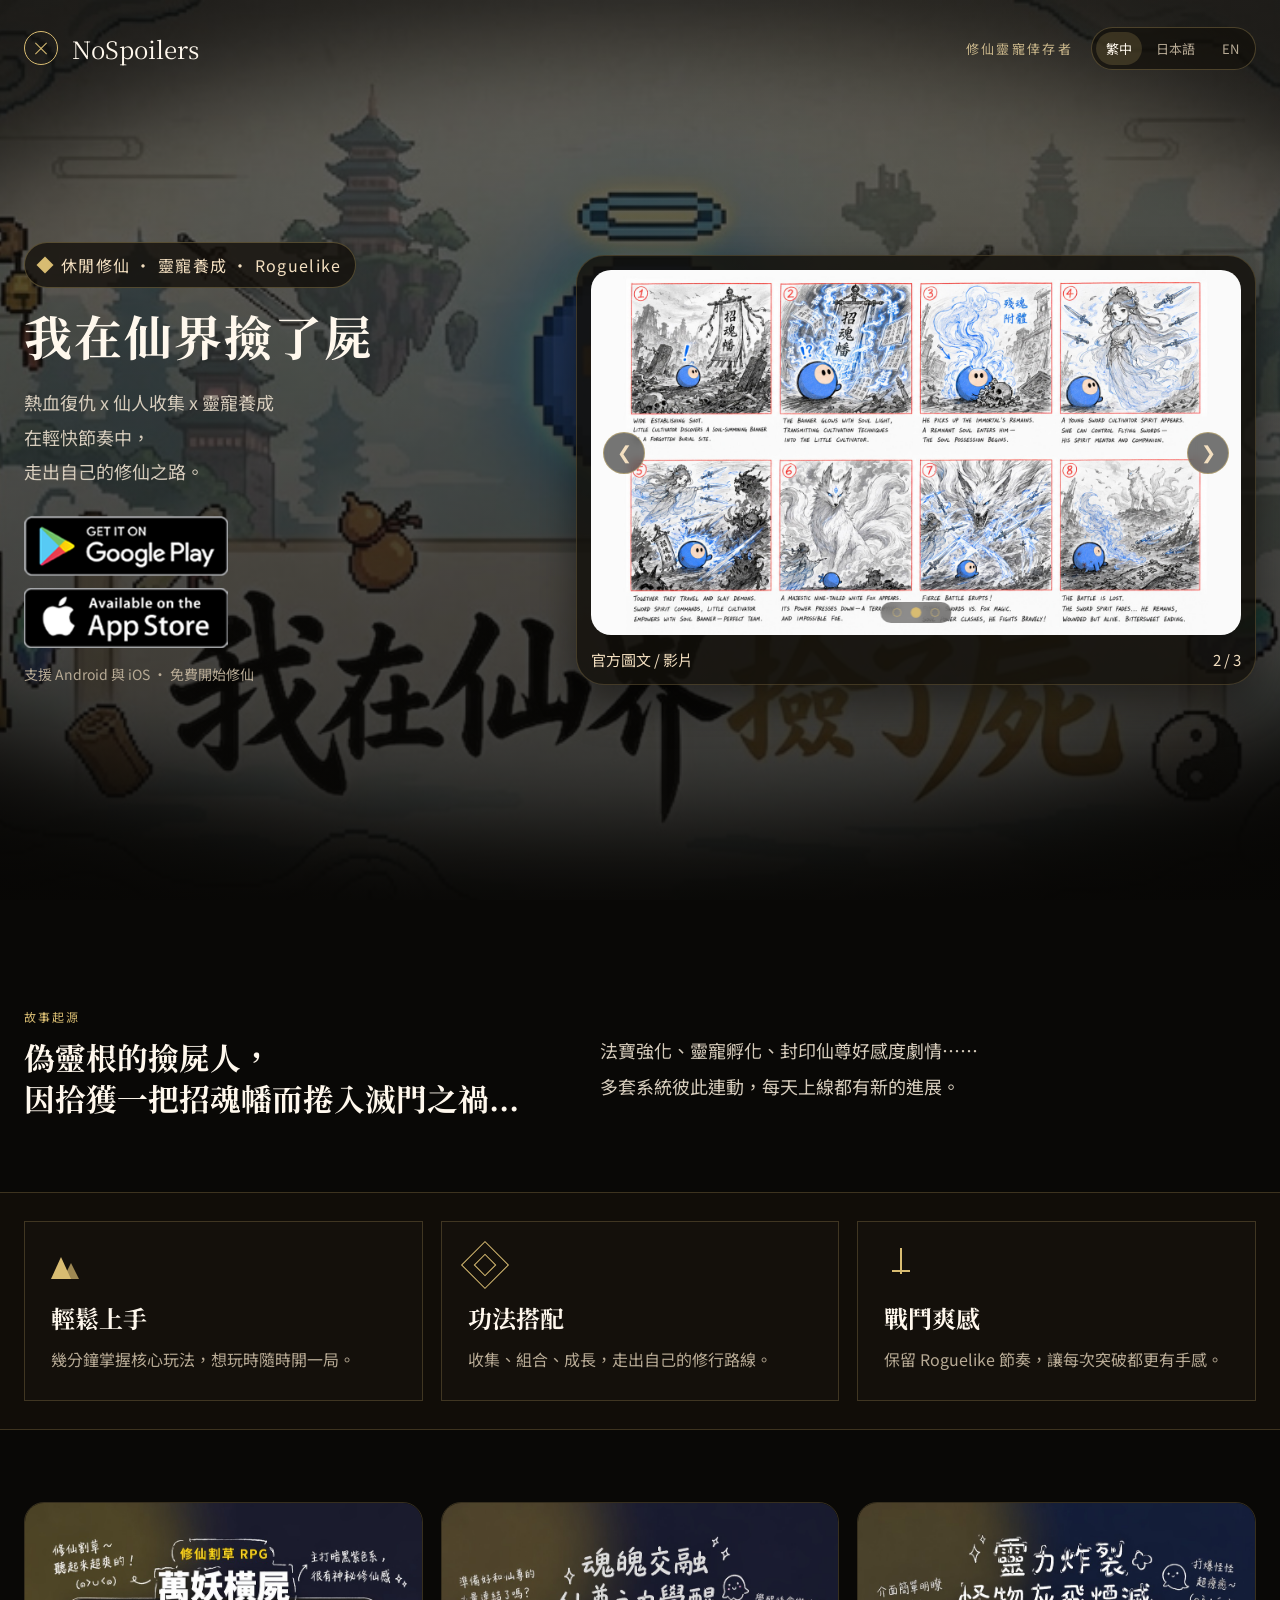
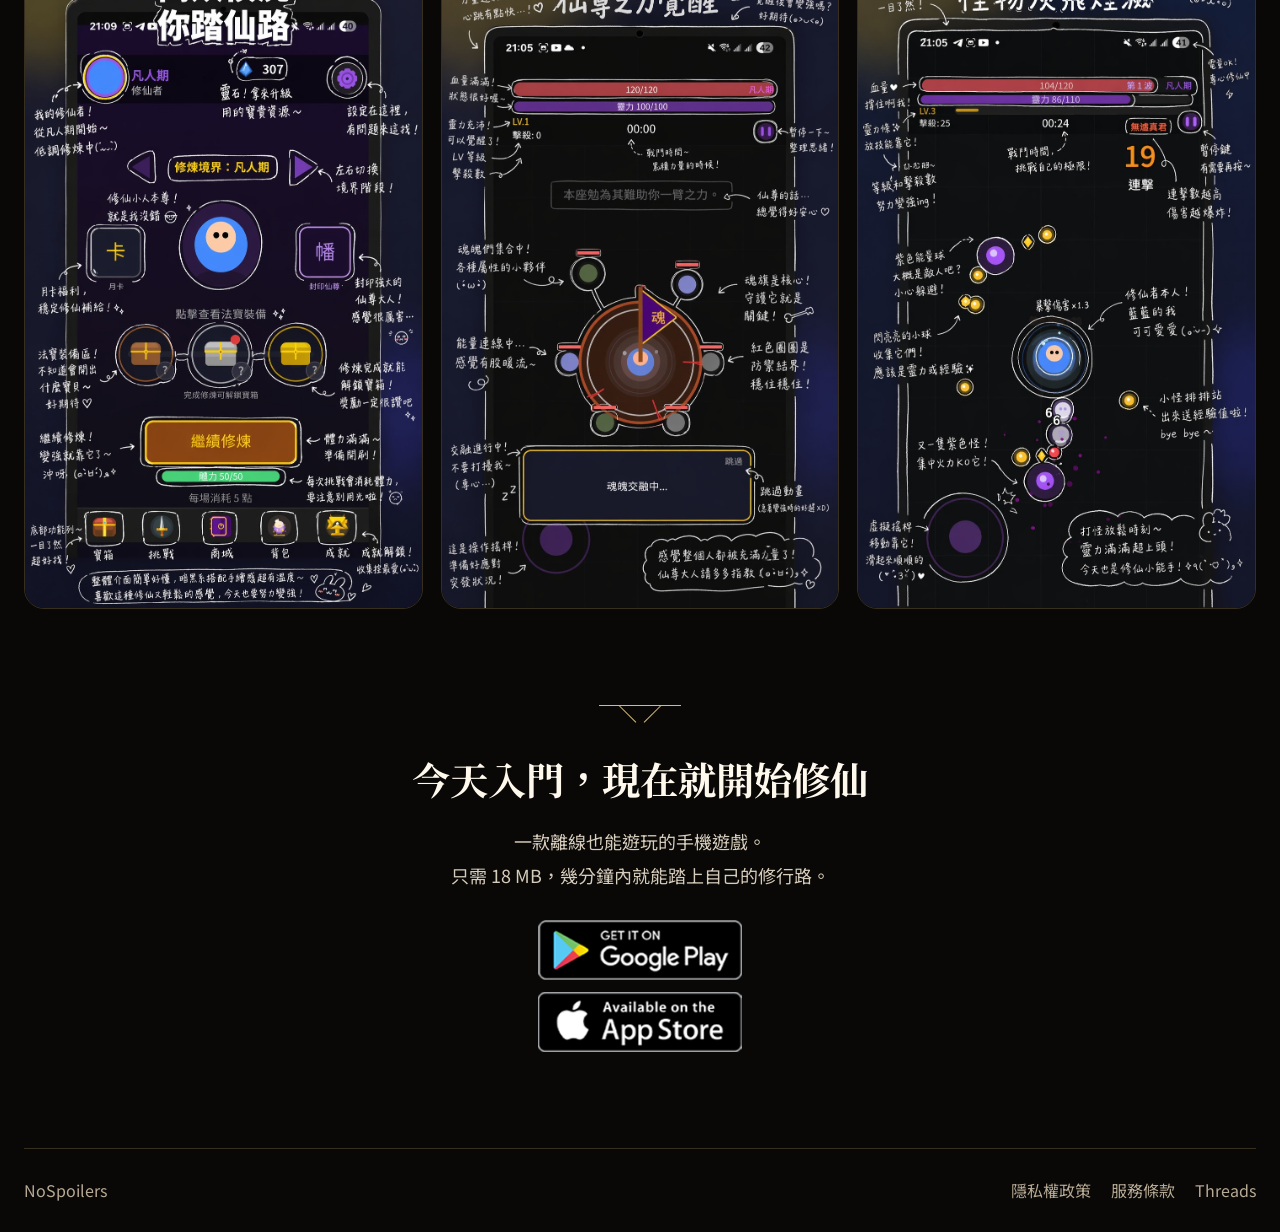
==== commit 8243c20b: "Refine multilingual landing copy" ====
--- a/index.html
+++ b/index.html
@@ -3,21 +3,21 @@
 <head>
   <meta charset="UTF-8">
   <meta name="viewport" content="width=device-width, initial-scale=1.0">
-  <title>拾仙者｜休閒修仙遊戲</title>
-  <meta name="description" content="拾仙者是一款節奏輕盈、氛圍沉浸的休閒修仙遊戲。觀看官方影片，立即從 Google Play 或 App Store 下載。">
+  <title>拾仙者｜休閒修仙 Roguelike</title>
+  <meta name="description" content="拾仙者是一款結合熱血復仇、仙人收集與靈寵養成的休閒修仙 Roguelike。觀看官方影片，立即從 Google Play 或 App Store 下載。">
   <link rel="canonical" href="https://seanfuture9999.github.io/pickupfairy-landing/">
   <meta property="og:type" content="website">
   <meta property="og:locale" content="zh_TW">
   <meta property="og:site_name" content="拾仙者">
-  <meta property="og:title" content="拾仙者｜休閒修仙遊戲">
-  <meta property="og:description" content="拾仙者是一款節奏輕盈、氛圍沉浸的休閒修仙遊戲。觀看官方影片，立即從 Google Play 或 App Store 下載。">
+  <meta property="og:title" content="拾仙者｜休閒修仙 Roguelike">
+  <meta property="og:description" content="拾仙者是一款結合熱血復仇、仙人收集與靈寵養成的休閒修仙 Roguelike。觀看官方影片，立即從 Google Play 或 App Store 下載。">
   <meta property="og:url" content="https://seanfuture9999.github.io/pickupfairy-landing/">
   <meta property="og:image" content="https://seanfuture9999.github.io/pickupfairy-landing/assets/images/001.jpg">
   <meta property="og:image:width" content="1600">
   <meta property="og:image:height" content="900">
   <meta name="twitter:card" content="summary_large_image">
-  <meta name="twitter:title" content="拾仙者｜休閒修仙遊戲">
-  <meta name="twitter:description" content="拾仙者是一款節奏輕盈、氛圍沉浸的休閒修仙遊戲。觀看官方影片，立即從 Google Play 或 App Store 下載。">
+  <meta name="twitter:title" content="拾仙者｜休閒修仙 Roguelike">
+  <meta name="twitter:description" content="拾仙者是一款結合熱血復仇、仙人收集與靈寵養成的休閒修仙 Roguelike。觀看官方影片，立即從 Google Play 或 App Store 下載。">
   <meta name="twitter:image" content="https://seanfuture9999.github.io/pickupfairy-landing/assets/images/001.jpg">
   <link rel="alternate" hreflang="zh-Hant" href="https://seanfuture9999.github.io/pickupfairy-landing/">
   <link rel="alternate" hreflang="ja" href="https://seanfuture9999.github.io/pickupfairy-landing/ja/">
@@ -53,10 +53,10 @@
       <section class="hero-copy">
         <p class="eyebrow">
           <span class="diamond" aria-hidden="true"></span>
-          休閒修仙 · 輕鬆成長 · Roguelike
+          休閒修仙 · 靈寵養成 · Roguelike
         </p>
         <h1>我在仙界撿了屍</h1>
-        <p class="lead">熱血復仇 x 仙人收集 x 靈寵養成<br>一款節奏輕盈，<br>卻保留仙俠氛圍的休閒修仙遊戲。</p>
+        <p class="lead">熱血復仇 x 仙人收集 x 靈寵養成<br>在輕快節奏中，<br>走出自己的修仙之路。</p>
         <div class="store-row">
           <a class="store-badge" href="https://play.google.com/store/apps/details?id=com.pickupfairy.game" target="_blank" rel="noopener" aria-label="Get it on Google Play">
             <img src="assets/images/google.png" alt="Get it on Google Play" width="241" height="71" decoding="async">
@@ -65,7 +65,7 @@
             <img src="assets/images/apple.png" alt="Download on the App Store" width="241" height="71" decoding="async">
           </a>
         </div>
-        <p class="microcopy">支援 Android 與 iOS · 立即免費開始</p>
+        <p class="microcopy">支援 Android 與 iOS · 免費開始修仙</p>
       </section>
 
       <section class="trailer-card carousel" aria-label="官方圖文與影片輪播" data-carousel>
@@ -101,27 +101,27 @@
     <section class="story shell split">
       <div>
         <p class="section-kicker">故事起源</p>
-        <h2>偽靈根的撿屍人，<br>因拾獲一把招魂幡慘遭滅門之禍...</h2>
+        <h2>偽靈根的撿屍人，<br>因拾獲一把招魂幡而捲入滅門之禍...</h2>
       </div>
-      <p>法寶強化、靈寵孵化、封印仙尊好感度劇情⋯⋯<br>多套系統互鎖，每天上線都有事做。</p>
+      <p>法寶強化、靈寵孵化、封印仙尊好感度劇情⋯⋯<br>多套系統彼此連動，每天上線都有新的進展。</p>
     </section>
 
     <section class="feature-band">
       <div class="shell cards">
         <article class="feature-card">
           <span class="feature-mark mountain" aria-hidden="true"></span>
-          <h3>輕鬆入門</h3>
-          <p>幾分鐘理解核心玩法，隨時開始一局。</p>
+          <h3>輕鬆上手</h3>
+          <p>幾分鐘掌握核心玩法，想玩時隨時開一局。</p>
         </article>
         <article class="feature-card">
           <span class="feature-mark talisman" aria-hidden="true"></span>
           <h3>功法搭配</h3>
-          <p>收集、組合、成長，打造自己的修行路線。</p>
+          <p>收集、組合、成長，走出自己的修行路線。</p>
         </article>
         <article class="feature-card">
           <span class="feature-mark sword" aria-hidden="true"></span>
           <h3>戰鬥爽感</h3>
-          <p>保留 Roguelike 節奏，讓每次突破都更有回饋。</p>
+          <p>保留 Roguelike 節奏，讓每次突破都更有手感。</p>
         </article>
       </div>
     </section>
@@ -134,8 +134,8 @@
 
     <section class="final-cta shell">
       <span class="ornament" aria-hidden="true"></span>
-      <h2>此刻入門，今天就開始修仙</h2>
-      <p>一款不須上網也可遊玩的手機遊戲<br>只有18mb下載後，幾分鐘內就能踏上自己的修行路。</p>
+      <h2>今天入門，現在就開始修仙</h2>
+      <p>一款離線也能遊玩的手機遊戲。<br>只需 18 MB，幾分鐘內就能踏上自己的修行路。</p>
       <div class="store-row centered">
         <a class="store-badge" href="https://play.google.com/store/apps/details?id=com.pickupfairy.game" target="_blank" rel="noopener" aria-label="Get it on Google Play">
           <img src="assets/images/google.png" alt="Get it on Google Play" width="241" height="71" loading="lazy" decoding="async">
